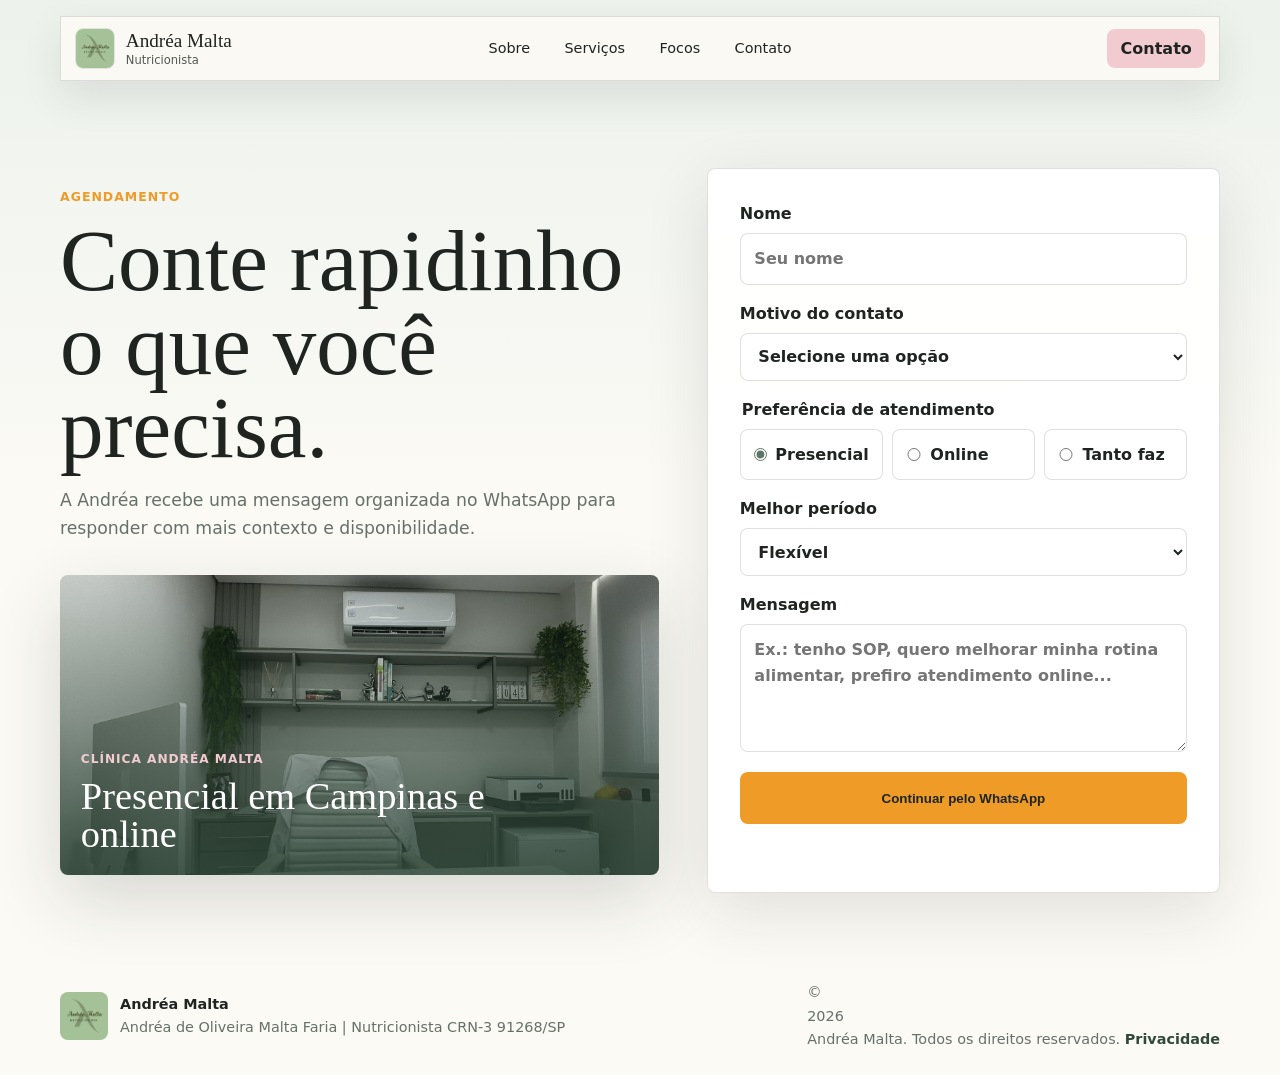
==== agendar.html @ 97fe4078 "Add Andrea Malta site" ====
<!doctype html>
<html lang="pt-BR">
  <head>
    <meta charset="utf-8">
    <meta name="viewport" content="width=device-width, initial-scale=1">
    <title>Agendar avaliação | Andréa Malta</title>
    <meta
      name="description"
      content="Envie uma mensagem personalizada para agendar atendimento nutricional com Andréa Malta em Campinas ou online."
    >
    <meta name="theme-color" content="#5e7667">
    <link rel="icon" href="favicon.svg" type="image/svg+xml">
    <link rel="stylesheet" href="styles.css?v=hero-shift-120">
  </head>
  <body class="schedule-page">
    <header class="site-header is-scrolled">
      <a class="brand" href="index.html#inicio" aria-label="Andréa Malta, início">
        <img src="assets/logo-andrea-malta.png" alt="" aria-hidden="true">
        <span class="brand-copy">
          <span class="brand-name">Andréa Malta</span>
          <small>Nutricionista</small>
        </span>
      </a>

      <nav class="nav" aria-label="Navegação principal">
        <a href="index.html#sobre">Sobre</a>
        <a href="index.html#servicos">Serviços</a>
        <a href="index.html#focos">Focos</a>
        <a href="index.html#contato">Contato</a>
      </nav>

      <a class="header-cta" href="index.html#contato">Contato</a>
    </header>

    <main>
      <section class="schedule-shell" aria-labelledby="schedule-title">
        <div class="schedule-intro">
          <p class="eyebrow">Agendamento</p>
          <h1 id="schedule-title">Conte rapidinho o que você precisa.</h1>
          <p>
            A Andréa recebe uma mensagem organizada no WhatsApp para responder com mais contexto e disponibilidade.
          </p>
          <div class="schedule-image" aria-label="Consultório Andréa Malta">
            <span>Clínica Andréa Malta</span>
            <strong>Presencial em Campinas e online</strong>
          </div>
        </div>

        <form class="schedule-form" data-whatsapp-form>
          <label>
            Nome
            <input name="nome" type="text" autocomplete="name" required placeholder="Seu nome">
          </label>

          <label>
            Motivo do contato
            <select name="motivo" required>
              <option value="">Selecione uma opção</option>
              <option>Quero agendar primeira consulta</option>
              <option>Quero agendar retorno</option>
              <option>Tenho interesse em saúde da mulher</option>
              <option>Tenho interesse em emagrecimento ou obesidade</option>
              <option>Tenho interesse em diabetes ou hipertensão</option>
              <option>Tenho interesse em SOP ou endometriose</option>
              <option>Quero saber sobre bioimpedância</option>
              <option>Quero tirar uma dúvida antes de agendar</option>
            </select>
          </label>

          <fieldset>
            <legend>Preferência de atendimento</legend>
            <label>
              <input type="radio" name="modalidade" value="presencial em Campinas" checked>
              Presencial
            </label>
            <label>
              <input type="radio" name="modalidade" value="online">
              Online
            </label>
            <label>
              <input type="radio" name="modalidade" value="presencial ou online">
              Tanto faz
            </label>
          </fieldset>

          <label>
            Melhor período
            <select name="periodo">
              <option>Flexível</option>
              <option>Manhã</option>
              <option>Tarde</option>
              <option>Noite</option>
            </select>
          </label>

          <label>
            Mensagem
            <textarea name="mensagem" rows="4" placeholder="Ex.: tenho SOP, quero melhorar minha rotina alimentar, prefiro atendimento online..."></textarea>
          </label>

          <button class="btn btn-primary" type="submit">Continuar pelo WhatsApp</button>
          <p class="schedule-feedback" data-schedule-feedback aria-live="polite"></p>
        </form>
      </section>
    </main>

    <footer class="site-footer">
      <div class="footer-brand">
        <img src="assets/logo-andrea-malta.png" alt="" aria-hidden="true">
        <div>
          <strong>Andréa Malta</strong>
          <span>Andréa de Oliveira Malta Faria | Nutricionista CRN-3 91268/SP</span>
        </div>
      </div>
      <span>© <span data-year></span> Andréa Malta. Todos os direitos reservados. <a href="privacidade.html">Privacidade</a></span>
    </footer>

    <script src="scripts.js"></script>
  </body>
</html>
---- styles.css ----
:root {
  --ink: #1f2421;
  --muted: #66706a;
  --paper: #fbfaf5;
  --white: #ffffff;
  --sage: #5e7667;
  --sage-dark: #31483a;
  --mist: #e6eee9;
  --blush: #f2cbd0;
  --citrus: #ee9b28;
  --rosewood: #8a4f4f;
  --line: rgba(31, 36, 33, 0.14);
  --shadow: 0 24px 70px rgba(31, 36, 33, 0.16);
  --max: 1160px;
}

* {
  box-sizing: border-box;
}

html {
  scroll-behavior: smooth;
}

body {
  margin: 0;
  color: var(--ink);
  background: var(--paper);
  font-family: Inter, ui-sans-serif, system-ui, -apple-system, BlinkMacSystemFont, "Segoe UI", sans-serif;
  line-height: 1.6;
}

body::selection {
  background: var(--blush);
  color: var(--ink);
}

a {
  color: inherit;
  text-decoration: none;
}

img {
  display: block;
  max-width: 100%;
}

[id] {
  scroll-margin-top: 7.5rem;
}

.site-header {
  position: fixed;
  z-index: 20;
  top: 0;
  left: 0;
  right: 0;
  display: grid;
  grid-template-columns: minmax(190px, 1fr) auto minmax(92px, 1fr);
  align-items: center;
  gap: 1rem;
  width: min(calc(100% - 2rem), var(--max));
  margin: 1rem auto 0;
  padding: 0.7rem 0.85rem;
  color: var(--white);
  border: 1px solid rgba(255, 255, 255, 0.28);
  background: rgba(31, 36, 33, 0.2);
  backdrop-filter: blur(18px);
  transition: background 180ms ease, color 180ms ease, border-color 180ms ease, box-shadow 180ms ease;
}

.site-header.is-scrolled {
  color: var(--ink);
  border-color: var(--line);
  background: rgba(251, 250, 245, 0.92);
  box-shadow: 0 16px 40px rgba(31, 36, 33, 0.1);
}

.brand {
  display: flex;
  align-items: center;
  gap: 0.65rem;
  min-width: 0;
  line-height: 1;
}

.brand img {
  flex: 0 0 auto;
  width: 2.55rem;
  height: 2.55rem;
  border: 1px solid rgba(255, 255, 255, 0.28);
  border-radius: 8px;
  object-fit: cover;
}

.site-header.is-scrolled .brand img {
  border-color: rgba(31, 36, 33, 0.1);
}

.brand-copy {
  display: flex;
  min-width: 0;
  flex-direction: column;
}

.brand-name {
  font-family: Georgia, "Times New Roman", serif;
  font-size: 1.2rem;
  white-space: nowrap;
}

.brand small {
  margin-top: 0.3rem;
  color: currentColor;
  font-size: 0.72rem;
  letter-spacing: 0;
  opacity: 0.76;
}

.nav {
  display: flex;
  justify-content: center;
  gap: 0.45rem;
  font-size: 0.9rem;
}

.nav a,
.header-cta {
  display: inline-flex;
  align-items: center;
  min-height: 2.45rem;
  padding: 0 0.85rem;
  border-radius: 8px;
}

.nav a:hover,
.nav a:focus-visible {
  background: rgba(255, 255, 255, 0.16);
}

.site-header.is-scrolled .nav a:hover,
.site-header.is-scrolled .nav a:focus-visible {
  background: var(--mist);
}

.header-cta {
  justify-self: end;
  color: var(--ink);
  background: var(--blush);
  font-weight: 750;
}

.hero {
  position: relative;
  overflow: hidden;
  min-height: min(820px, 86svh);
  display: flex;
  align-items: flex-end;
  padding: 9rem 1rem 5.5rem;
  color: var(--white);
  background:
    linear-gradient(95deg, rgba(31, 36, 33, 0.92) 0%, rgba(31, 36, 33, 0.68) 44%, rgba(31, 36, 33, 0.26) 100%),
    linear-gradient(180deg, rgba(31, 36, 33, 0.08) 0%, rgba(31, 36, 33, 0.48) 100%),
    url("assets/andrea-hero-enhanced.jpg");
  background-size: cover, cover, 120% auto;
  background-position: center, center, 0% 43%;
  background-repeat: no-repeat;
}

.hero-inner {
  position: relative;
  z-index: 1;
  width: min(100%, var(--max));
  margin: 0 auto;
}

.eyebrow {
  margin: 0 0 0.75rem;
  color: var(--citrus);
  font-size: 0.78rem;
  font-weight: 850;
  letter-spacing: 0.08em;
  text-transform: uppercase;
}

.hero h1 {
  max-width: 760px;
  margin: 0;
  font-family: Georgia, "Times New Roman", serif;
  font-size: clamp(4rem, 10vw, 8.6rem);
  font-weight: 500;
  line-height: 0.9;
}

.hero-lead {
  max-width: 760px;
  margin: 1.4rem 0 0;
  font-size: clamp(1.45rem, 3vw, 2.8rem);
  font-weight: 720;
  line-height: 1.08;
}

.hero-copy {
  max-width: 620px;
  margin: 1.2rem 0 0;
  color: rgba(255, 255, 255, 0.84);
  font-size: 1.06rem;
}

.hero-actions {
  display: flex;
  flex-wrap: wrap;
  gap: 0.75rem;
  margin-top: 2rem;
}

.btn {
  display: inline-flex;
  align-items: center;
  justify-content: center;
  min-height: 3.2rem;
  padding: 0 1.15rem;
  border-radius: 8px;
  font-weight: 780;
}

.btn-primary {
  color: var(--ink);
  background: var(--citrus);
}

.btn-ghost {
  color: var(--white);
  border: 1px solid rgba(255, 255, 255, 0.5);
  background: rgba(255, 255, 255, 0.08);
}

.quick-info {
  background: var(--sage-dark);
  color: var(--white);
}

.quick-info-inner {
  width: min(calc(100% - 2rem), var(--max));
  margin: 0 auto;
  display: grid;
  grid-template-columns: repeat(4, 1fr);
  gap: 1px;
  background: rgba(255, 255, 255, 0.14);
}

.quick-info-inner div {
  min-height: 116px;
  padding: 1.25rem;
  background: var(--sage-dark);
}

.quick-info strong,
.quick-info span {
  display: block;
}

.quick-info strong {
  font-size: 1rem;
}

.quick-info span {
  margin-top: 0.35rem;
  color: rgba(255, 255, 255, 0.72);
  font-size: 0.9rem;
}

.section {
  width: min(calc(100% - 2rem), var(--max));
  margin: 0 auto;
  padding: 6rem 0;
}

.trust-section {
  width: min(calc(100% - 2rem), var(--max));
  margin: 0 auto;
  padding: 5rem 0 1rem;
}

.trust-heading {
  display: grid;
  grid-template-columns: minmax(0, 0.95fr) minmax(260px, 0.5fr);
  gap: 2rem;
  align-items: end;
  margin-bottom: 1.4rem;
}

.trust-heading .eyebrow {
  grid-column: 1 / -1;
  margin-bottom: -1.1rem;
}

.trust-heading h2,
.faq-heading h2,
.privacy-hero h1,
.privacy-content h2 {
  margin: 0;
  font-family: Georgia, "Times New Roman", serif;
  font-weight: 520;
  line-height: 1;
}

.trust-heading h2 {
  max-width: 760px;
  font-size: clamp(2rem, 3.5vw, 3.8rem);
}

.trust-grid {
  display: grid;
  grid-template-columns: repeat(4, 1fr);
  gap: 1rem;
}

.trust-card {
  min-height: 240px;
  display: flex;
  flex-direction: column;
  justify-content: flex-end;
  padding: 1.2rem;
  border: 1px solid var(--line);
  border-radius: 8px;
  background: var(--white);
}

.trust-card span {
  color: var(--citrus);
  font-size: 0.8rem;
  font-weight: 850;
}

.trust-card h3 {
  margin: 0.85rem 0 0;
  font-size: 1.12rem;
  line-height: 1.1;
}

.trust-card p {
  margin: 0.65rem 0 0;
  color: var(--muted);
  font-size: 0.93rem;
}

.split {
  display: grid;
  grid-template-columns: minmax(280px, 0.78fr) minmax(0, 1fr);
  align-items: center;
  gap: clamp(2rem, 5vw, 5rem);
}

.portrait-block {
  position: relative;
}

.portrait-block::before {
  content: "";
  position: absolute;
  inset: -1rem 1rem 1rem -1rem;
  z-index: -1;
  background: var(--blush);
  border-radius: 8px;
}

.portrait-block img,
.method-image img,
.service-card img {
  width: 100%;
  height: 100%;
  object-fit: cover;
  border-radius: 8px;
}

.portrait-block img {
  aspect-ratio: 4 / 5;
  box-shadow: var(--shadow);
  object-position: 58% 50%;
}

.section-copy h2,
.section-heading h2,
.focus-copy h2,
.method-steps h2,
.visit-copy h2 {
  margin: 0;
  font-family: Georgia, "Times New Roman", serif;
  font-size: clamp(2.2rem, 4vw, 4.4rem);
  font-weight: 520;
  line-height: 1;
}

.section-copy p,
.section-heading p,
.focus-copy p,
.method-steps span,
.visit-copy address,
.clinic-panel p {
  color: var(--muted);
}

.section-copy p {
  max-width: 640px;
  margin: 1.2rem 0 0;
  font-size: 1.02rem;
}

.signature-line {
  margin-top: 2rem;
  padding-left: 1rem;
  border-left: 4px solid var(--citrus);
}

.signature-line span,
.signature-line small {
  display: block;
}

.signature-line span {
  font-weight: 820;
}

.signature-line small {
  margin-top: 0.25rem;
  color: var(--muted);
}

.services-section {
  padding-top: 4rem;
}

.section-heading {
  display: grid;
  grid-template-columns: minmax(0, 0.9fr) minmax(280px, 0.55fr);
  gap: 2rem;
  align-items: end;
  margin-bottom: 2.4rem;
}

.section-heading .eyebrow {
  grid-column: 1 / -1;
  margin-bottom: -1.2rem;
}

.section-heading p {
  margin: 0;
  font-size: 1.02rem;
}

.services-grid {
  display: grid;
  grid-template-columns: repeat(3, 1fr);
  gap: 1rem;
}

.service-card {
  overflow: hidden;
  background: var(--white);
  border: 1px solid var(--line);
  border-radius: 8px;
}

.service-card img {
  aspect-ratio: 4 / 5;
  border-radius: 0;
}

.service-card:first-child img {
  object-position: center 68%;
}

.service-card:nth-child(2) img {
  object-position: center 58%;
}

.service-card:nth-child(3) img {
  object-position: center 52%;
}

.service-card div {
  padding: 1.25rem;
}

.service-card h3 {
  margin: 0;
  font-size: 1.15rem;
}

.service-card p {
  margin: 0.55rem 0 0;
  color: var(--muted);
  font-size: 0.95rem;
}

.focus-band {
  display: grid;
  grid-template-columns: minmax(0, 0.86fr) minmax(320px, 0.9fr);
  gap: clamp(2rem, 5vw, 4rem);
  align-items: center;
  padding: 5rem max(1rem, calc((100vw - var(--max)) / 2));
  color: var(--white);
  background: var(--sage);
}

.focus-copy p {
  max-width: 620px;
  margin: 1.1rem 0 0;
  color: rgba(255, 255, 255, 0.78);
}

.focus-band .eyebrow {
  color: var(--blush);
}

.focus-list {
  display: grid;
  grid-template-columns: repeat(2, minmax(0, 1fr));
  gap: 0.75rem;
}

.focus-list span {
  min-height: 4.1rem;
  display: flex;
  align-items: center;
  padding: 0.85rem 1rem;
  border: 1px solid rgba(255, 255, 255, 0.24);
  border-radius: 8px;
  background: rgba(255, 255, 255, 0.08);
  font-weight: 750;
}

.method {
  display: grid;
  grid-template-columns: minmax(280px, 0.72fr) minmax(0, 1fr);
  gap: clamp(2rem, 5vw, 5rem);
  align-items: center;
}

.method-image img {
  aspect-ratio: 4 / 5;
  box-shadow: var(--shadow);
}

.method-steps ol {
  list-style: none;
  padding: 0;
  margin: 2rem 0 0;
  counter-reset: steps;
}

.method-steps li {
  position: relative;
  min-height: 5.4rem;
  padding: 0 0 1.4rem 4.2rem;
  border-left: 1px solid var(--line);
  counter-increment: steps;
}

.method-steps li:last-child {
  padding-bottom: 0;
  border-left-color: transparent;
}

.method-steps li::before {
  content: counter(steps, decimal-leading-zero);
  position: absolute;
  left: -1px;
  top: 0;
  width: 2.65rem;
  height: 2.65rem;
  display: grid;
  place-items: center;
  color: var(--ink);
  background: var(--blush);
  border-radius: 8px;
  transform: translateX(-50%);
  font-weight: 850;
}

.method-steps strong,
.method-steps span {
  display: block;
}

.method-steps strong {
  font-size: 1.1rem;
}

.method-steps span {
  margin-top: 0.25rem;
}

.faq-section {
  padding-top: 2rem;
}

.faq-heading {
  display: grid;
  grid-template-columns: minmax(0, 0.35fr) minmax(0, 1fr);
  gap: 2rem;
  align-items: end;
  margin-bottom: 1.2rem;
}

.faq-heading h2 {
  font-size: clamp(2.2rem, 4vw, 4rem);
}

.faq-list {
  display: grid;
  gap: 0.65rem;
}

.faq-list details {
  border: 1px solid var(--line);
  border-radius: 8px;
  background: var(--white);
}

.faq-list summary {
  min-height: 4.2rem;
  display: flex;
  align-items: center;
  padding: 1rem 1.15rem;
  cursor: pointer;
  font-weight: 820;
}

.faq-list p {
  margin: 0;
  padding: 0 1.15rem 1.15rem;
  color: var(--muted);
}

.visit-section {
  padding: 5rem 1rem;
  background:
    linear-gradient(rgba(251, 250, 245, 0.86), rgba(251, 250, 245, 0.86)),
    url("assets/consultorio-andrea-side.jpg");
  background-size: cover;
  background-position: center 46%;
}

.visit-inner {
  width: min(100%, var(--max));
  margin: 0 auto;
  display: grid;
  grid-template-columns: minmax(0, 1fr) minmax(280px, 0.45fr);
  gap: 1rem;
  align-items: stretch;
}

.visit-copy,
.clinic-panel {
  border: 1px solid var(--line);
  border-radius: 8px;
  background: rgba(255, 255, 255, 0.9);
  box-shadow: 0 16px 60px rgba(31, 36, 33, 0.08);
}

.visit-copy {
  padding: clamp(1.4rem, 4vw, 3rem);
}

.visit-copy address {
  margin: 1.2rem 0 0;
  font-style: normal;
}

.contact-links {
  display: grid;
  gap: 0.65rem;
  margin-top: 1.6rem;
}

.contact-links a {
  display: flex;
  align-items: center;
  min-width: 0;
  min-height: 3.15rem;
  padding: 0.75rem 1rem;
  border: 1px solid var(--line);
  border-radius: 8px;
  background: var(--white);
  font-weight: 760;
  line-height: 1.25;
  overflow-wrap: anywhere;
}

.contact-links a:hover,
.contact-links a:focus-visible {
  border-color: rgba(94, 118, 103, 0.55);
  background: var(--mist);
}

.contact-links .email-link {
  font-size: 0.9rem;
}

.clinic-panel {
  display: flex;
  flex-direction: column;
  justify-content: flex-end;
  padding: 1.4rem;
  color: var(--white);
  background:
    linear-gradient(180deg, rgba(49, 72, 58, 0.2), rgba(49, 72, 58, 0.88)),
    url("assets/consultorio-andrea-wide.jpg");
  background-size: cover;
  background-position: center 48%;
  min-height: 420px;
}

.clinic-panel span {
  color: var(--blush);
  font-size: 0.78rem;
  font-weight: 850;
  letter-spacing: 0.08em;
  text-transform: uppercase;
}

.clinic-panel strong {
  margin-top: 0.4rem;
  font-family: Georgia, "Times New Roman", serif;
  font-size: 2rem;
  font-weight: 520;
  line-height: 1;
}

.clinic-panel p {
  margin: 0.8rem 0 0;
  color: rgba(255, 255, 255, 0.82);
}

.site-footer {
  width: min(calc(100% - 2rem), var(--max));
  margin: 0 auto;
  display: flex;
  align-items: center;
  justify-content: space-between;
  gap: 1rem;
  padding: 1.5rem 0;
  color: var(--muted);
  font-size: 0.9rem;
}

.site-footer .footer-brand {
  display: flex;
  align-items: center;
  gap: 0.75rem;
}

.footer-brand img {
  flex: 0 0 auto;
  width: 3rem;
  height: 3rem;
  border-radius: 8px;
  object-fit: cover;
}

.site-footer .footer-brand div,
.site-footer strong,
.site-footer span {
  display: block;
}

.site-footer strong {
  color: var(--ink);
}

.site-footer a {
  color: var(--sage-dark);
  font-weight: 760;
}

.floating-whatsapp {
  position: fixed;
  z-index: 30;
  right: 1rem;
  bottom: 1rem;
  display: inline-flex;
  align-items: center;
  justify-content: center;
  min-height: 3.15rem;
  padding: 0 1.05rem;
  color: var(--white);
  background: #1f8f55;
  border-radius: 8px;
  box-shadow: 0 16px 38px rgba(31, 143, 85, 0.26);
  font-weight: 850;
}

.privacy-page {
  background:
    linear-gradient(180deg, rgba(230, 238, 233, 0.72), rgba(251, 250, 245, 1) 380px),
    var(--paper);
}

.privacy-hero {
  width: min(calc(100% - 2rem), var(--max));
  margin: 0 auto;
  padding: 11rem 0 3rem;
}

.privacy-hero h1 {
  max-width: 780px;
  font-size: clamp(3rem, 7vw, 6.4rem);
}

.privacy-hero p:not(.eyebrow) {
  max-width: 720px;
  margin: 1rem 0 0;
  color: var(--muted);
  font-size: 1.08rem;
}

.privacy-content {
  width: min(calc(100% - 2rem), 840px);
  margin: 0 auto 5rem;
  padding: clamp(1.4rem, 4vw, 3rem);
  border: 1px solid var(--line);
  border-radius: 8px;
  background: var(--white);
}

.privacy-content h2 {
  margin-top: 2rem;
  font-size: clamp(1.6rem, 3vw, 2.4rem);
}

.privacy-content h2:first-child {
  margin-top: 0;
}

.privacy-content p {
  margin: 0.8rem 0 0;
  color: var(--muted);
}

.privacy-content a {
  color: var(--sage-dark);
  font-weight: 780;
  overflow-wrap: anywhere;
}

.schedule-page {
  background:
    linear-gradient(180deg, rgba(230, 238, 233, 0.7), rgba(251, 250, 245, 1) 480px),
    var(--paper);
}

.schedule-shell {
  width: min(calc(100% - 2rem), var(--max));
  margin: 0 auto;
  min-height: calc(100svh - 7rem);
  display: grid;
  grid-template-columns: minmax(0, 0.84fr) minmax(360px, 0.72fr);
  gap: clamp(1.4rem, 4vw, 3rem);
  align-items: center;
  padding: 10.5rem 0 4rem;
}

.schedule-intro h1 {
  max-width: 720px;
  margin: 0;
  font-family: Georgia, "Times New Roman", serif;
  font-size: clamp(3rem, 6.8vw, 6.4rem);
  font-weight: 520;
  line-height: 0.96;
}

.schedule-intro p:not(.eyebrow) {
  max-width: 620px;
  margin: 1.1rem 0 0;
  color: var(--muted);
  font-size: 1.08rem;
}

.schedule-image {
  min-height: 300px;
  display: flex;
  flex-direction: column;
  justify-content: flex-end;
  margin-top: 2rem;
  padding: 1.3rem;
  color: var(--white);
  border-radius: 8px;
  background:
    linear-gradient(180deg, rgba(49, 72, 58, 0.12), rgba(49, 72, 58, 0.88)),
    url("assets/consultorio-andrea-wide.jpg");
  background-size: cover;
  background-position: center 45%;
  box-shadow: var(--shadow);
}

.schedule-image span {
  color: var(--blush);
  font-size: 0.76rem;
  font-weight: 850;
  letter-spacing: 0.08em;
  text-transform: uppercase;
}

.schedule-image strong {
  max-width: 440px;
  margin-top: 0.45rem;
  font-family: Georgia, "Times New Roman", serif;
  font-size: clamp(1.7rem, 3vw, 2.4rem);
  font-weight: 520;
  line-height: 1;
}

.schedule-form {
  display: grid;
  gap: 1rem;
  padding: clamp(1.25rem, 3vw, 2rem);
  border: 1px solid var(--line);
  border-radius: 8px;
  background: rgba(255, 255, 255, 0.92);
  box-shadow: 0 18px 64px rgba(31, 36, 33, 0.12);
}

.schedule-form label,
.schedule-form fieldset {
  min-width: 0;
}

.schedule-form > label {
  display: grid;
  gap: 0.4rem;
  font-weight: 790;
}

.schedule-form input,
.schedule-form select,
.schedule-form textarea {
  width: 100%;
  min-height: 3rem;
  padding: 0.75rem 0.85rem;
  color: var(--ink);
  border: 1px solid var(--line);
  border-radius: 8px;
  background: var(--white);
  font: inherit;
}

.schedule-form textarea {
  min-height: 7.4rem;
  resize: vertical;
}

.schedule-form input:focus,
.schedule-form select:focus,
.schedule-form textarea:focus {
  outline: 2px solid rgba(238, 155, 40, 0.34);
  border-color: rgba(238, 155, 40, 0.72);
}

.schedule-form fieldset {
  display: grid;
  grid-template-columns: repeat(3, 1fr);
  gap: 0.55rem;
  margin: 0;
  padding: 0;
  border: 0;
}

.schedule-form legend {
  grid-column: 1 / -1;
  margin-bottom: 0.4rem;
  font-weight: 790;
}

.schedule-form fieldset label {
  display: flex;
  align-items: center;
  gap: 0.5rem;
  min-height: 3rem;
  padding: 0.75rem 0.85rem;
  border: 1px solid var(--line);
  border-radius: 8px;
  background: var(--white);
  font-weight: 760;
}

.schedule-form input[type="radio"] {
  width: 1rem;
  min-height: auto;
  margin: 0;
  accent-color: var(--sage);
}

.schedule-form .btn {
  margin-top: 0.25rem;
  border: 0;
  cursor: pointer;
}

.schedule-feedback {
  min-height: 1.3rem;
  margin: 0;
  color: var(--muted);
  font-size: 0.92rem;
}

@media (max-width: 880px) {
  .site-header {
    grid-template-columns: 1fr auto;
  }

  .nav {
    order: 3;
    grid-column: 1 / -1;
    justify-content: flex-start;
    overflow-x: auto;
  }

  .header-cta {
    grid-column: 2;
    grid-row: 1;
  }

  .quick-info-inner,
  .services-grid,
  .section-heading,
  .trust-heading,
  .trust-grid,
  .faq-heading,
  .focus-band,
  .method,
  .visit-inner,
  .schedule-shell,
  .split {
    grid-template-columns: 1fr;
  }

  .quick-info-inner {
    grid-template-columns: repeat(2, 1fr);
  }

  .trust-grid {
    grid-template-columns: repeat(2, 1fr);
  }

  .section {
    padding: 4.5rem 0;
  }

  .section-heading .eyebrow {
    margin-bottom: 0;
  }

  .service-card {
    display: grid;
    grid-template-columns: minmax(120px, 0.42fr) minmax(0, 1fr);
  }

  .service-card img {
    min-height: 100%;
    aspect-ratio: auto;
  }

  .method-image {
    order: 2;
  }

  .clinic-panel {
    min-height: 340px;
  }

  .site-footer {
    flex-direction: column;
  }

  .schedule-shell {
    padding-top: 11.5rem;
  }
}

@media (max-width: 620px) {
  .site-header {
    width: calc(100% - 1rem);
    margin-top: 0.5rem;
    padding: 0.6rem;
  }

  .brand img {
    width: 2.25rem;
    height: 2.25rem;
  }

  .brand-name {
    font-size: 1.02rem;
  }

  .nav a {
    min-height: 2.2rem;
    padding: 0 0.65rem;
  }

  .header-cta {
    min-height: 2.35rem;
    padding: 0 0.75rem;
  }

  .hero {
    min-height: 86svh;
    padding: 8.8rem 1rem 4rem;
    background:
      linear-gradient(180deg, rgba(31, 36, 33, 0.32) 0%, rgba(31, 36, 33, 0.48) 38%, rgba(31, 36, 33, 0.94) 100%),
      url("assets/andrea-hero-enhanced.jpg");
    background-size: cover;
    background-position: center 34%;
  }

  .hero h1 {
    font-size: clamp(3.35rem, 17vw, 5.4rem);
  }

  .hero-lead {
    font-size: 1.45rem;
  }

  .hero-copy {
    font-size: 0.98rem;
  }

  .btn {
    width: 100%;
  }

  .quick-info-inner {
    width: 100%;
    grid-template-columns: 1fr;
  }

  .quick-info-inner div {
    min-height: auto;
    padding: 1rem;
  }

  .section-copy h2,
  .section-heading h2,
  .trust-heading h2,
  .focus-copy h2,
  .method-steps h2,
  .visit-copy h2,
  .schedule-intro h1 {
    font-size: 2.25rem;
  }

  .schedule-shell {
    width: calc(100% - 1rem);
    padding-top: 10.25rem;
  }

  .schedule-image {
    min-height: 240px;
  }

  .schedule-form fieldset {
    grid-template-columns: 1fr;
  }

  .service-card {
    grid-template-columns: 1fr;
  }

  .service-card img {
    aspect-ratio: 16 / 11;
  }

  .trust-grid {
    grid-template-columns: 1fr;
  }

  .trust-card {
    min-height: auto;
  }

  .focus-list {
    grid-template-columns: 1fr;
  }

  .method-steps li {
    padding-left: 3.6rem;
  }

  .method-steps ol {
    padding-left: 1.35rem;
  }

  .contact-links a {
    font-size: 0.93rem;
  }

  .contact-links .email-link {
    font-size: 0.79rem;
  }

  .floating-whatsapp {
    display: none;
  }
}
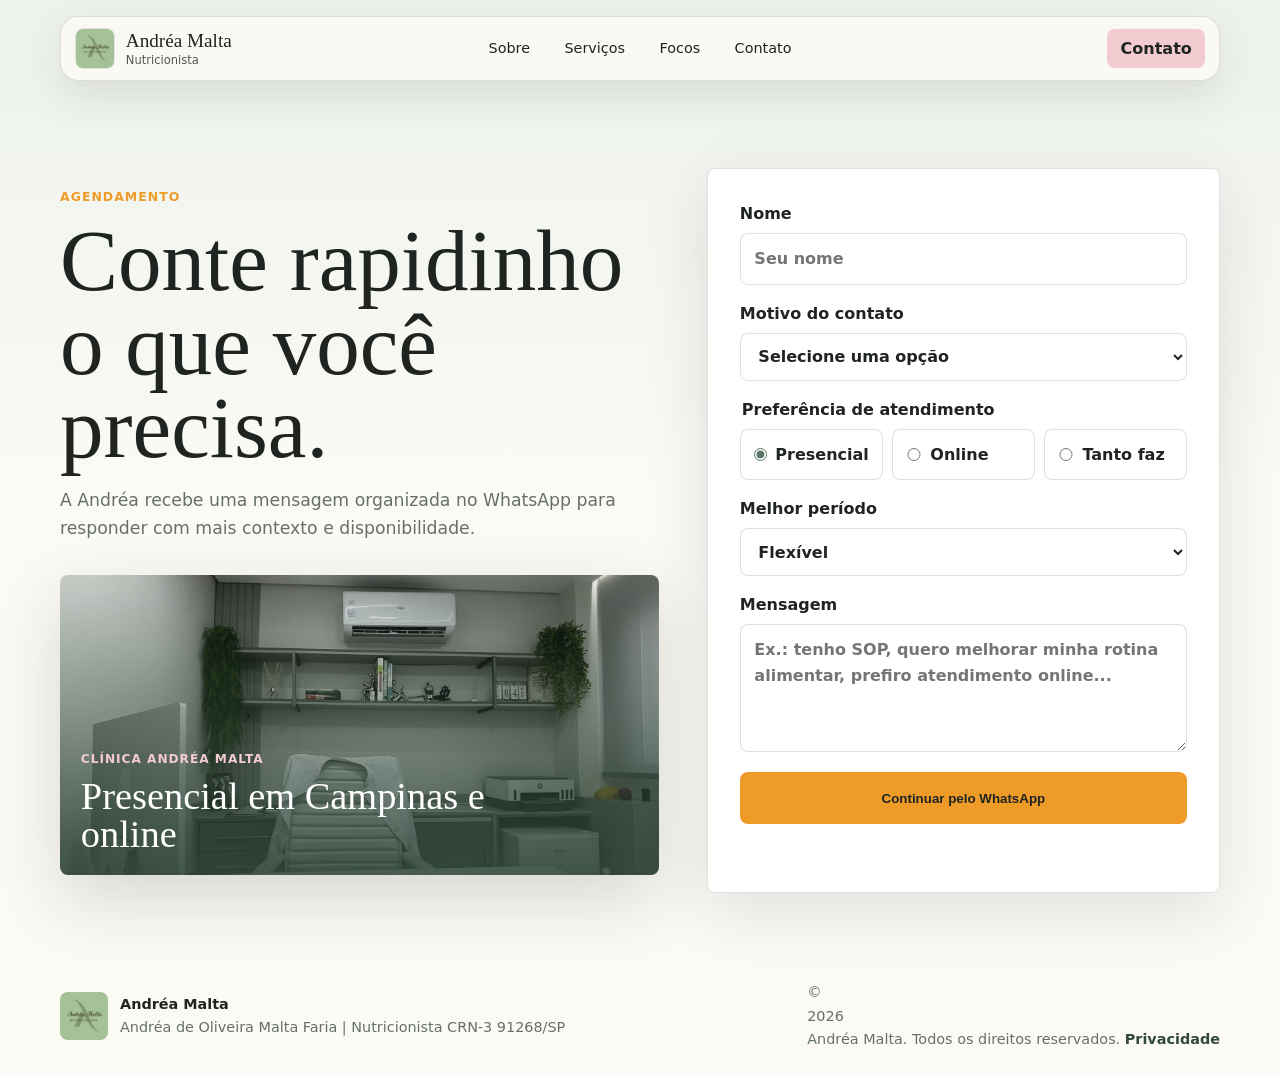
==== commit 96d33a91: "Round header on all viewports" ====
--- a/agendar.html
+++ b/agendar.html
@@ -10,7 +10,7 @@
     >
     <meta name="theme-color" content="#5e7667">
     <link rel="icon" href="favicon.svg" type="image/svg+xml">
-    <link rel="stylesheet" href="styles.css?v=hero-shift-120">
+    <link rel="stylesheet" href="styles.css?v=header-rounded-all-1">
   </head>
   <body class="schedule-page">
     <header class="site-header is-scrolled">
--- a/styles.css
+++ b/styles.css
@@ -46,11 +46,11 @@
 }
 
 [id] {
-  scroll-margin-top: 7.5rem;
+  scroll-margin-top: 2rem;
 }
 
 .site-header {
-  position: fixed;
+  position: absolute;
   z-index: 20;
   top: 0;
   left: 0;
@@ -64,6 +64,7 @@
   padding: 0.7rem 0.85rem;
   color: var(--white);
   border: 1px solid rgba(255, 255, 255, 0.28);
+  border-radius: 18px;
   background: rgba(31, 36, 33, 0.2);
   backdrop-filter: blur(18px);
   transition: background 180ms ease, color 180ms ease, border-color 180ms ease, box-shadow 180ms ease;
@@ -1166,10 +1167,46 @@
 
   .service-card {
     grid-template-columns: 1fr;
+    position: relative;
+    display: grid;
+    min-height: clamp(18rem, 82vw, 30rem);
+    color: var(--white);
+    background: var(--ink);
+  }
+
+  .service-card::after {
+    content: "";
+    grid-area: 1 / 1;
+    z-index: 1;
+    border-radius: 8px;
+    background:
+      linear-gradient(180deg, rgba(31, 36, 33, 0.06) 0%, rgba(31, 36, 33, 0.18) 34%, rgba(31, 36, 33, 0.88) 100%);
+    pointer-events: none;
   }
 
   .service-card img {
+    grid-area: 1 / 1;
+    min-height: 100%;
     aspect-ratio: 16 / 11;
+  }
+
+  .service-card div {
+    grid-area: 1 / 1;
+    align-self: end;
+    z-index: 2;
+    padding: 5.5rem 1.25rem 1.25rem;
+  }
+
+  .service-card h3 {
+    color: var(--white);
+    font-size: 1.35rem;
+    text-shadow: 0 1px 14px rgba(0, 0, 0, 0.34);
+  }
+
+  .service-card p {
+    color: rgba(255, 255, 255, 0.88);
+    font-size: 1rem;
+    text-shadow: 0 1px 14px rgba(0, 0, 0, 0.36);
   }
 
   .trust-grid {
